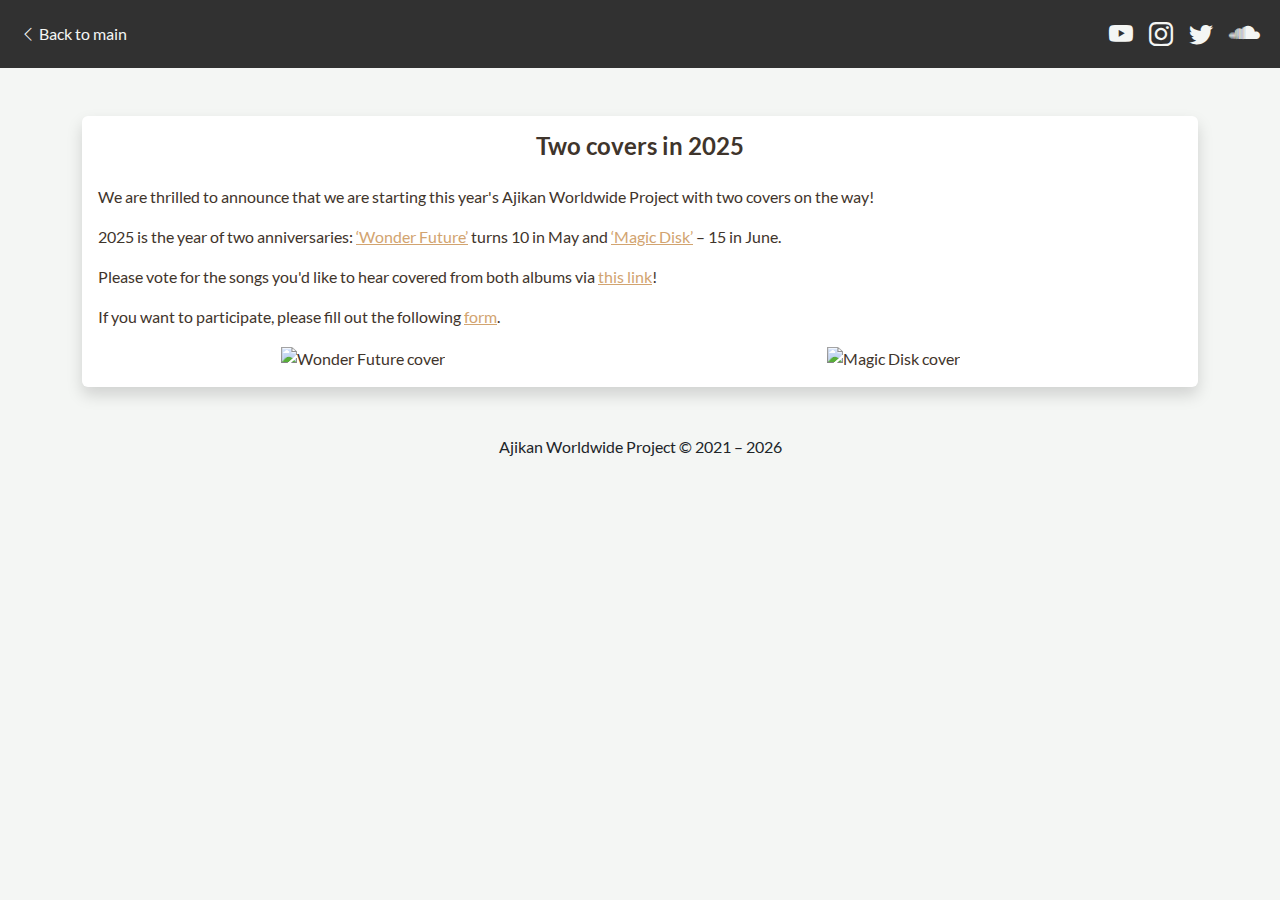
==== 2025.html @ 77a8c63b "new project info" ====
<!DOCTYPE html>
<html lang="en">
<head>
    <meta charset="UTF-8">
    <meta name="description" content="A group of people who love Asian Kung-Fu Generation and cover their songs"/>
    <meta name="robots" content="noarchive, noindex"/>
    <title>Ajikan Worldwide Project – 2025 Project</title>

    <!-- Bootstrap CSS -->
    <link href="https://cdn.jsdelivr.net/npm/bootstrap@5.3.3/dist/css/bootstrap.min.css" rel="stylesheet"
          integrity="sha384-QWTKZyjpPEjISv5WaRU9OFeRpok6YctnYmDr5pNlyT2bRjXh0JMhjY6hW+ALEwIH" crossorigin="anonymous">

    <!-- FontAwesome -->
    <link rel="stylesheet" href="https://maxcdn.bootstrapcdn.com/font-awesome/4.4.0/css/font-awesome.min.css">

    <!-- JQuery -->
    <script src="https://ajax.googleapis.com/ajax/libs/jquery/3.6.0/jquery.min.js"></script>

    <script type="text/javascript" src="js/script.js"></script>
</head>
<body id="page-top">
<header>
    <nav class="navbar navbar-expand-lg navbar-dark d-none d-lg-block">
        <div class="container-fluid">
            <!-- Header menu -->
            <div class="collapse navbar-collapse">
                <ul class="navbar-nav me-auto mb-2 mb-lg-0">
                    <li class="nav-item active">
                        <a class="nav-link" aria-current="page" href="https://ajikanproject.akfgfragments.com"><i
                                class="bi bi-chevron-left"></i> <span>Back to main</span></a>
                    </li>
                </ul>

                <ul class="navbar-nav d-flex flex-row">
                    <!-- Icons -->
                    <li class="nav-item me-3 me-lg-0">
                        <a class="nav-link"
                           href="https://youtube.com/playlist?list=PLBtkVDK4SilvVspp_Xd1tczw7ywoRb23K"
                           rel="nofollow" target="_blank" role="img" aria-label="YouTube">
                            <i class="header-icon bi bi-youtube"></i>
                        </a>
                    </li>
                    <li class="nav-item me-3 me-lg-0">
                        <a class="nav-link" href="https://instagram.com/akfgfragments_com" rel="nofollow"
                           target="_blank"
                           role="img" aria-label="Instagram">
                            <i class="header-icon bi bi-instagram"></i>
                        </a>
                    </li>
                    <li class="nav-item me-3 me-lg-0">
                        <a class="nav-link" href="https://twitter.com/AjikanProject" rel="nofollow" target="_blank"
                           role="img" aria-label="Twitter">
                            <i class="header-icon bi bi-twitter"></i>
                        </a>
                    </li>
                    <li class="nav-item me-3 me-lg-0">
                        <a class="nav-link" href="https://soundcloud.com/ajikanproject" rel="nofollow"
                           target="_blank" role="img" title="SoundCloud" aria-label="SoundCloud">
                            <i class="header-icon fa fa-soundcloud pt-1"></i>
                        </a>
                    </li>
                </ul>
            </div>
        </div>
    </nav>

    <div id="songs-mask"></div>
</header>

<!--Main layout-->
<main class="mt-5">
    <div class="container">
        <section class="mb-5 d-flex justify-content-center">
            <div class="shadow rounded p-3 content-block w-100">
                <h4 class="mb-4 text-center"><strong>Two covers in 2025</strong></h4>
                <p>We are thrilled to announce that we are starting this year's Ajikan Worldwide Project with two covers
                    on the way!</p>
                <p>2025 is the year of two anniversaries: <a
                        href="https://akfgfragments.com/release?title=Wonder_Future">‘Wonder Future’</a> turns 10 in May
                    and <a href="https://akfgfragments.com/release?title=Magic_Disk">‘Magic Disk’</a> – 15 in June.</p>
                <p>Please vote for the songs you'd like to hear covered from both albums via <a
                        href="https://akfgfragments.notion.site/12d1ab9759bf80e0be3dc75fed471dd5?pvs=105">this link</a>!
                </p>
                <p>If you want to participate, please fill out the following
                    <a href="https://akfgfragments.notion.site/12d1ab9759bf8075a21ac1ede3f9e10f?pvs=105"
                       target="_blank">
                        form</a>.</p>
                <div class="container text-center w-100">

                <div class="row w-100">
                    <div class="col w-50">
                        <img src="https://akfgfragments.com/wp-content/uploads/2022/05/8.-Wonder-Future.jpeg"
                             alt="Wonder Future cover" class="w-100"/>
                    </div>
                    <div class="col w-50">
                        <img src="https://akfgfragments.com/wp-content/uploads/2022/05/6.-Magic-Disc.jpg"
                             alt="Magic Disk cover" class="w-100"/>
                    </div>
                </div>
                </div>
            </div>
        </section>
    </div>
</main>

<footer class="mb-2 text-center">
        <span>Ajikan Worldwide Project © 2021
            <span id="current-year">
                <script type="text/javascript">
                    if (new Date().getFullYear() !== 2021) {
                      document.write('– ' + new Date().getFullYear());
                    }
                </script>
            </span>
        </span>
</footer>
</body>
</html>
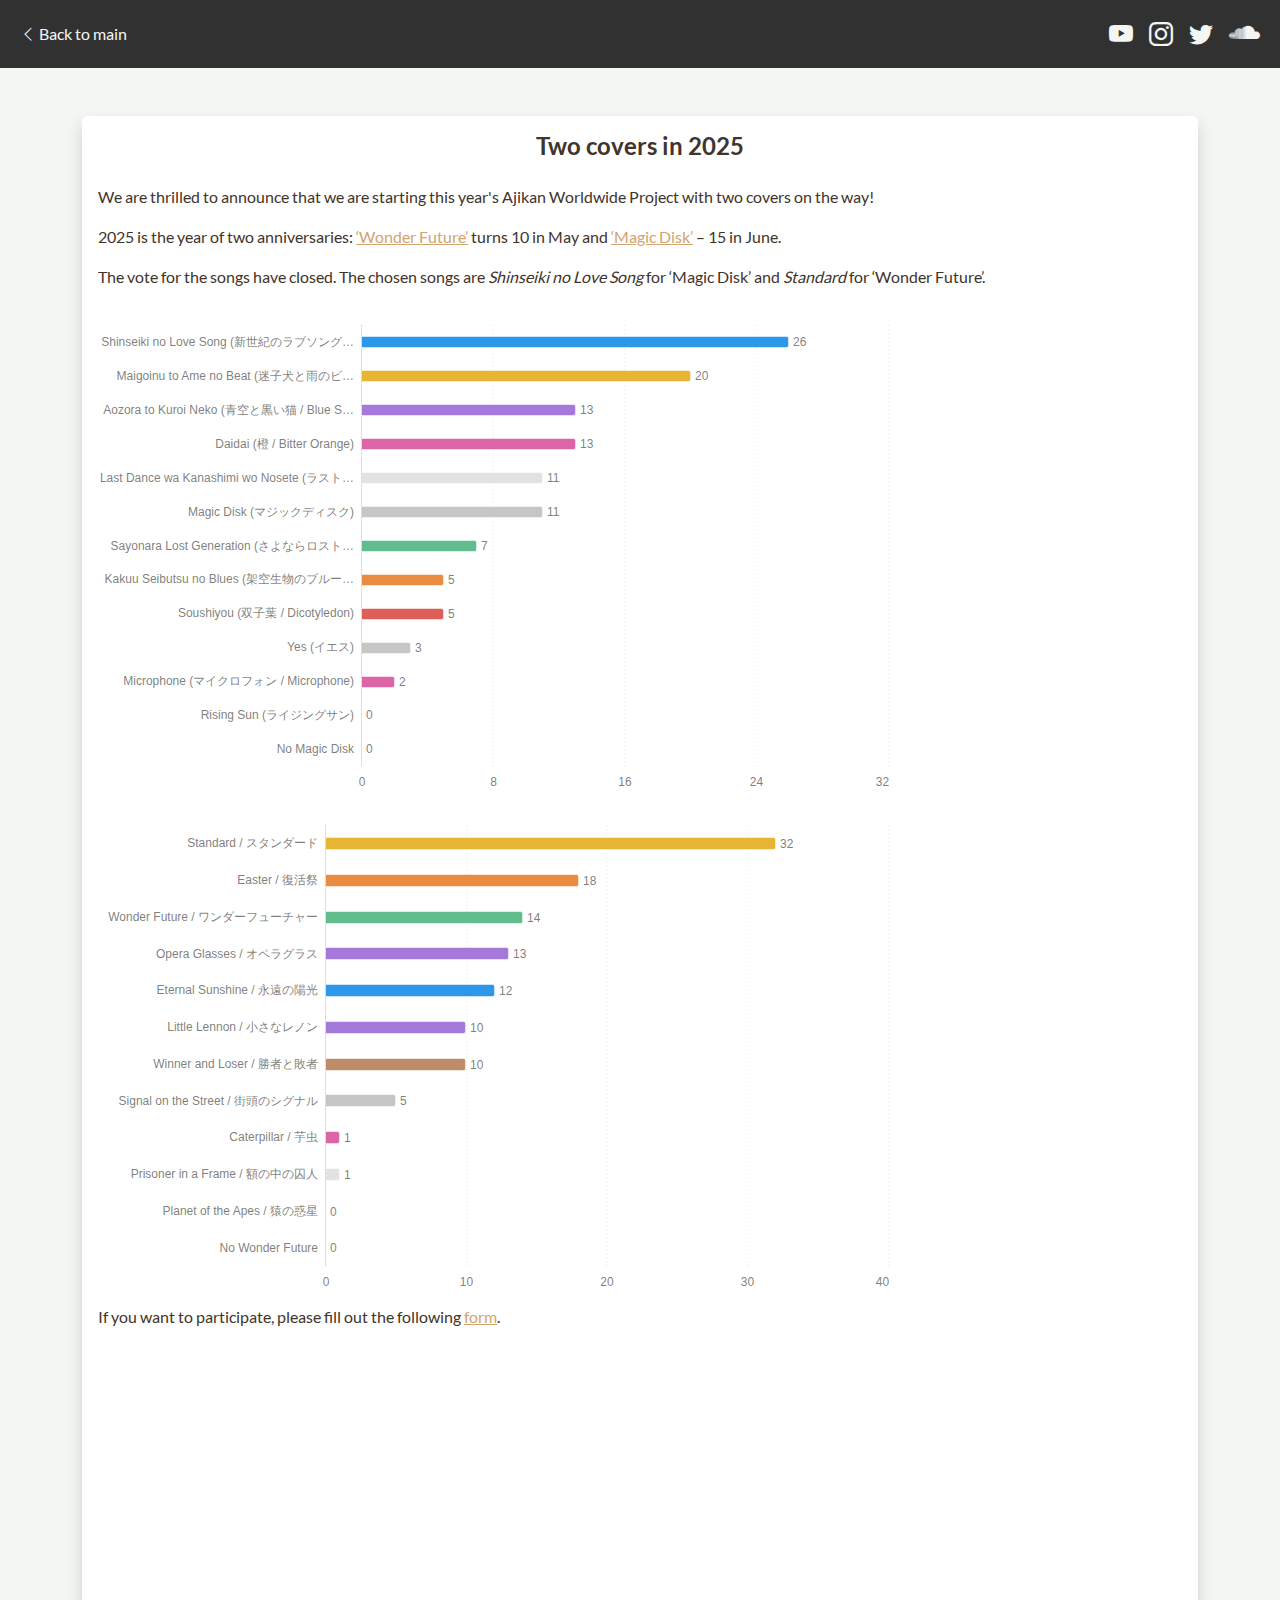
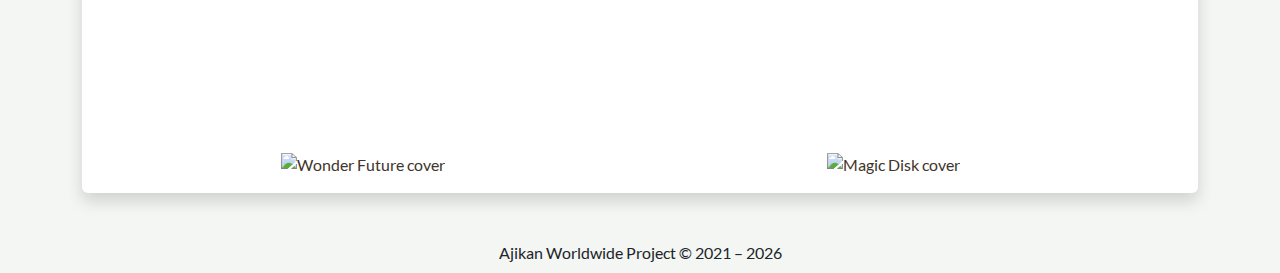
==== commit a4492394: "2025 results" ====
--- a/2025.html
+++ b/2025.html
@@ -78,25 +78,32 @@
                 <p>2025 is the year of two anniversaries: <a
                         href="https://akfgfragments.com/release?title=Wonder_Future">‘Wonder Future’</a> turns 10 in May
                     and <a href="https://akfgfragments.com/release?title=Magic_Disk">‘Magic Disk’</a> – 15 in June.</p>
-                <p>Please vote for the songs you'd like to hear covered from both albums via <a
-                        href="https://akfgfragments.notion.site/12d1ab9759bf80e0be3dc75fed471dd5?pvs=105">this link</a>!
-                </p>
+                <!--                <p>Please vote for the songs you'd like to hear covered from both albums via <a-->
+                <!--                        href="https://akfgfragments.notion.site/12d1ab9759bf80e0be3dc75fed471dd5?pvs=105">this link</a>!-->
+                <!--                </p>-->
+                <p>The vote for the songs have closed. The chosen songs are <em>Shinseiki no Love Song</em> for ‘Magic
+                    Disk’ and <em>Standard</em> for ‘Wonder Future’.</p>
+                <img src="assets/img/MagicDisk_results.svg" alt="Magic Disk results" />
+                <img src="assets/img/WonderFuture_results.svg" alt="Wonder Future results" />
                 <p>If you want to participate, please fill out the following
                     <a href="https://akfgfragments.notion.site/12d1ab9759bf8075a21ac1ede3f9e10f?pvs=105"
                        target="_blank">
                         form</a>.</p>
+                <div class="text-center">
+                    <iframe src="https://akfgfragments.notion.site/ebd/12d1ab9759bf8075a21ac1ede3f9e10f" width="60%"
+                        height="400"></iframe>
+                </div>
                 <div class="container text-center w-100">
-
-                <div class="row w-100">
-                    <div class="col w-50">
-                        <img src="https://akfgfragments.com/wp-content/uploads/2022/05/8.-Wonder-Future.jpeg"
-                             alt="Wonder Future cover" class="w-100"/>
+                    <div class="row w-100">
+                        <div class="col w-50">
+                            <img src="https://akfgfragments.com/wp-content/uploads/2022/05/8.-Wonder-Future.jpeg"
+                                 alt="Wonder Future cover" class="w-100"/>
+                        </div>
+                        <div class="col w-50">
+                            <img src="https://akfgfragments.com/wp-content/uploads/2022/05/6.-Magic-Disc.jpg"
+                                 alt="Magic Disk cover" class="w-100"/>
+                        </div>
                     </div>
-                    <div class="col w-50">
-                        <img src="https://akfgfragments.com/wp-content/uploads/2022/05/6.-Magic-Disc.jpg"
-                             alt="Magic Disk cover" class="w-100"/>
-                    </div>
-                </div>
                 </div>
             </div>
         </section>
